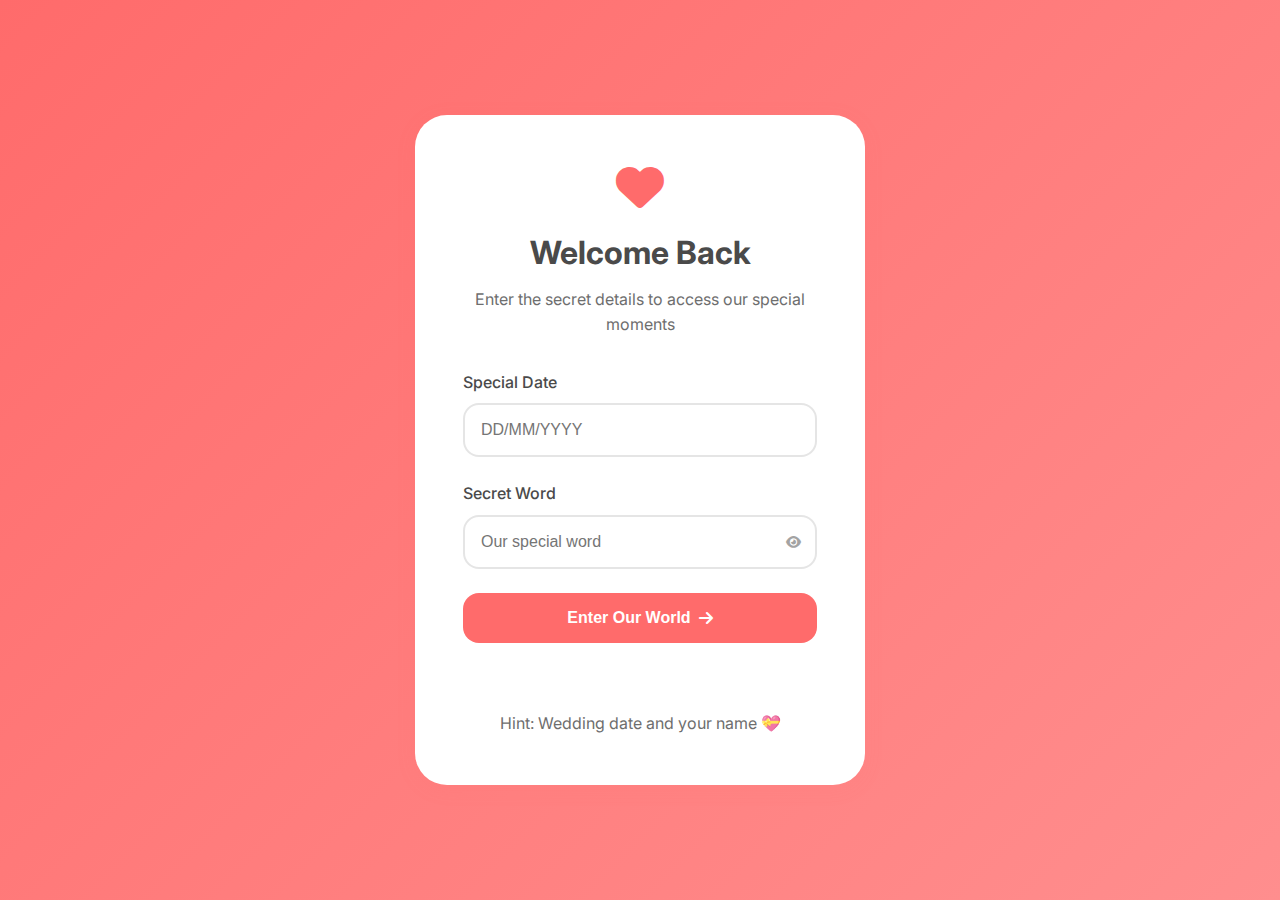
==== login.html @ f29f6218 "change layout and partner page" ====
<!DOCTYPE html>
<html lang="en">
<head>
    <meta charset="UTF-8">
    <meta name="viewport" content="width=device-width, initial-scale=1.0">
    <title>Login - Life Journey</title>
    <link rel="stylesheet" href="css/style.css">
    <link rel="stylesheet" href="css/login.css">
    <link rel="stylesheet" href="css/themes.css">
    <link rel="stylesheet" href="https://cdnjs.cloudflare.com/ajax/libs/font-awesome/6.0.0/css/all.min.css">
    <link href="https://fonts.googleapis.com/css2?family=Inter:wght@400;500;600;700;800&display=swap" rel="stylesheet">
</head>
<body>
    <div class="login-container">
        <div class="login-box">
            <div class="login-header">
                <i class="fas fa-heart"></i>
                <h1>Welcome Back</h1>
                <p>Enter the secret details to access our special moments</p>
            </div>
            <form id="loginForm" class="login-form">
                <div class="form-group">
                    <label for="username">Special Date</label>
                    <input type="text" id="username" placeholder="DD/MM/YYYY" required>
                </div>
                <div class="form-group">
                    <label for="password">Secret Word</label>
                    <div class="password-input">
                        <input type="password" id="password" placeholder="Our special word" required>
                        <button type="button" class="toggle-password">
                            <i class="fas fa-eye"></i>
                        </button>
                    </div>
                </div>
                <button type="submit" class="login-btn">
                    <span>Enter Our World</span>
                    <i class="fas fa-arrow-right"></i>
                </button>
            </form>
            <div id="errorMessage" class="error-message"></div>
            <div class="login-footer">
                <p>Hint: Wedding date and your name 💝</p>
            </div>
        </div>
    </div>

    <script src="js/login.js"></script>
</body>
</html>
---- css/style.css ----
/* Reset and Base Styles */
* {
    margin: 0;
    padding: 0;
    box-sizing: border-box;
}

:root {
    --primary-color: #2c6e49;     /* Forest Green */
    --secondary-color: #4c956c;   /* Sage Green */
    --accent-color: #ffc9b9;      /* Soft Coral */
    --text-color: #2d3436;        /* Dark Gray */
    --bg-color: #faf9f7;          /* Off White */
    --section-bg: #f4f1ea;        /* Light Beige */
    --card-bg: #ffffff;           /* Pure White */
    --gradient-start: #2c6e49;    /* Forest Green */
    --gradient-end: #4c956c;      /* Sage Green */
    --transition: all 0.3s cubic-bezier(0.4, 0, 0.2, 1);
    --shadow: 0 4px 20px rgba(0, 0, 0, 0.08);
}

body {
    font-family: 'Inter', sans-serif;
    line-height: 1.6;
    color: var(--text-color);
    background-color: var(--bg-color);
}

/* Navigation Styles */
.navbar {
    position: fixed;
    top: 0;
    width: 100%;
    background-color: rgba(255, 255, 255, 0.8);
    backdrop-filter: blur(8px);
    padding: 0.75rem 2rem;
    box-shadow: var(--shadow);
    z-index: 1000;
}

.nav-container {
    max-width: 1200px;
    margin: 0 auto;
    display: flex;
    justify-content: space-between;
    align-items: center;
}

.nav-left, .nav-right {
    display: flex;
    align-items: center;
    gap: 1rem;
}

.nav-brand {
    display: flex;
    align-items: center;
    gap: 0.5rem;
    font-size: 1.5rem;
    font-weight: 700;
    color: var(--primary-color);
}

.nav-brand i {
    font-size: 1.75rem;
    color: var(--primary-color);
    animation: heartbeat 1.5s ease-in-out infinite;
}

@keyframes heartbeat {
    0% { transform: scale(1); }
    14% { transform: scale(1.1); }
    28% { transform: scale(1); }
    42% { transform: scale(1.1); }
    70% { transform: scale(1); }
}

.nav-middle {
    flex: 1;
    display: flex;
    justify-content: center;
}

.nav-links {
    display: flex;
    align-items: center;
    list-style: none;
    gap: 2rem;
}

.nav-link {
    display: flex;
    align-items: center;
    gap: 0.5rem;
    color: var(--text-color);
    text-decoration: none;
    font-weight: 500;
    transition: var(--transition);
    padding: 0.5rem 1rem;
    border-radius: 2rem;
    position: relative;
    overflow: hidden;
}

.nav-link:hover, .nav-link.active {
    background-color: var(--primary-color);
    color: white;
    transform: translateY(-2px);
}

.nav-link i {
    transition: transform 0.3s ease;
}

.nav-link:hover i {
    transform: scale(1.2);
}

.nav-link i {
    font-size: 1.1rem;
}

.theme-toggle {
    background-color: var(--section-bg);
    border: 2px solid var(--primary-color);
    color: var(--text-color);
    cursor: pointer;
    width: 3rem;
    height: 3rem;
    border-radius: 50%;
    display: flex;
    align-items: center;
    justify-content: center;
    transition: var(--transition);
    position: relative;
    overflow: hidden;
}

.theme-toggle:hover {
    background-color: var(--primary-color);
    color: white;
    transform: translateY(-2px);
    box-shadow: var(--shadow);
}

.theme-toggle i {
    font-size: 1.2rem;
    transition: var(--transition);
}

.theme-toggle .fa-sun {
    position: absolute;
    transform: translateY(100%);
    opacity: 0;
}

.theme-toggle .fa-moon {
    position: absolute;
    transform: translateY(0);
    opacity: 1;
}

[data-theme="dark"] .theme-toggle .fa-sun {
    transform: translateY(0);
    opacity: 1;
}

[data-theme="dark"] .theme-toggle .fa-moon {
    transform: translateY(-100%);
    opacity: 0;
}

.nav-toggle {
    display: none;
    cursor: pointer;
    padding: 0.5rem;
    border-radius: 0.5rem;
    background: none;
    border: none;
    color: var(--text-color);
}

.nav-toggle:hover {
    background-color: var(--section-bg);
}

/* Hero Section */
.hero {
    min-height: 100vh;
    display: flex;
    align-items: center;
    justify-content: center;
    color: white;
    position: relative;
    overflow: hidden;
    padding-top: 5rem;
    background-color: var(--primary-color);
}

.hero-overlay {
    opacity: 0.1;
    background-image: 
        radial-gradient(at 40% 20%, rgba(255,255,255,0.1) 0px, transparent 50%),
        radial-gradient(at 80% 0%, rgba(255,255,255,0.1) 0px, transparent 50%),
        radial-gradient(at 0% 50%, rgba(255,255,255,0.1) 0px, transparent 50%),
        radial-gradient(at 80% 50%, rgba(255,255,255,0.1) 0px, transparent 50%);
}

.hero-background {
    position: absolute;
    top: 0;
    left: 0;
    width: 100%;
    height: 100%;
    overflow: hidden;
}

.hero-shape {
    position: absolute;
    border-radius: 50%;
    filter: blur(60px);
    opacity: 0.5;
}

.shape-1 {
    background: var(--accent-color);
    width: 500px;
    height: 500px;
    top: -100px;
    right: -100px;
}

.shape-2 {
    background: var(--secondary-color);
    width: 300px;
    height: 300px;
    bottom: -50px;
    left: -50px;
}

.shape-3 {
    background: var(--gradient-end);
    width: 200px;
    height: 200px;
    bottom: 30%;
    right: 20%;
}

.hero-badge {
    display: inline-block;
    padding: 0.5rem 1rem;
    background: rgba(255, 255, 255, 0.1);
    border: 1px solid rgba(255, 255, 255, 0.2);
    border-radius: 2rem;
    font-size: 0.9rem;
    margin-bottom: 1.5rem;
    backdrop-filter: blur(10px);
}

.hero-content {
    position: relative;
    z-index: 2;
    max-width: 1200px;
    width: 100%;
    padding: 2rem;
    display: flex;
    flex-direction: column;
    align-items: flex-start;
    gap: 4rem;
}

.hero-text {
    text-align: left;
    max-width: 600px;
    position: relative;
}

.hero-text::before {
    content: '';
    position: absolute;
    top: -1rem;
    left: -1rem;
    width: 3rem;
    height: 3rem;
    border-top: 4px solid var(--accent-color);
    border-left: 4px solid var(--accent-color);
}

.hero-text::after {
    content: '';
    position: absolute;
    bottom: -1rem;
    right: -1rem;
    width: 3rem;
    height: 3rem;
    border-bottom: 4px solid var(--accent-color);
    border-right: 4px solid var(--accent-color);
}

.hero-content h1 {
    font-size: 3.5rem;
    font-weight: 800;
    margin-bottom: 1.5rem;
    line-height: 1.2;
    animation: fadeInUp 1s ease-out;
}

.hero-content p {
    font-size: 1.25rem;
    margin-bottom: 2rem;
    opacity: 0.9;
    animation: fadeInUp 1s ease-out 0.2s backwards;
}

.hero-buttons {
    display: flex;
    gap: 1rem;
    animation: fadeInUp 1s ease-out 0.4s backwards;
}

.cta-button {
    display: inline-block;
    padding: 1rem 2.5rem;
    color: white;
    text-decoration: none;
    border-radius: 9999px;
    font-weight: 600;
    transition: var(--transition);
}

.cta-button.primary {
    background-color: var(--primary-color);
    border: 2px solid var(--primary-color);
}

.cta-button.secondary {
    background-color: transparent;
    border: 2px solid white;
}

.cta-button:hover {
    transform: translateY(-2px);
    box-shadow: 0 10px 20px rgba(0,0,0,0.2);
}

.cta-button.primary:hover {
    background-color: var(--secondary-color);
    border-color: var(--secondary-color);
}

.cta-button.secondary:hover {
    background-color: rgba(255, 255, 255, 0.1);
}

.hero-featured-image {
    position: relative;
    width: 350px;
    flex-shrink: 0;
    margin-top: 2rem;
}

.hero-featured-image img {
    width: 100%;
    height: 100%;
    object-fit: cover;
    border-radius: 2rem;
    position: relative;
    z-index: 1;
}

.image-decoration {
    position: absolute;
    top: -1rem;
    right: -1rem;
    width: 100%;
    height: 100%;
    border: 4px solid var(--accent-color);
    border-radius: 2rem;
    z-index: 0;
    animation: rotate 30s linear infinite;
}

.image-container {
    position: relative;
    height: 500px;
    border-radius: 2rem;
    overflow: hidden;
    box-shadow: var(--shadow);
}

.image-container img {
    width: 100%;
    height: 100%;
    object-fit: cover;
    object-position: top center;
    transition: transform 0.5s ease;
}

.image-container:hover img {
    transform: scale(1.05);
}

.floating-card {
    position: absolute;
    bottom: 2rem;
    right: -2rem;
    background: rgba(255, 255, 255, 0.9);
    padding: 1rem 1.5rem;
    border-radius: 1rem;
    box-shadow: var(--shadow);
    display: flex;
    align-items: center;
    gap: 0.5rem;
    backdrop-filter: blur(10px);
}

.floating-card i {
    font-size: 1.5rem;
    color: #ff6b6b;
    animation: pulse 1.5s ease-in-out infinite;
}

.floating-card span {
    font-weight: 600;
    font-size: 1.1rem;
}

@keyframes float {
    0%, 100% { transform: translateY(0); }
    50% { transform: translateY(-10px); }
}

@keyframes pulse {
    0%, 100% { transform: scale(1); }
    50% { transform: scale(1.2); }
}

@keyframes rotate {
    from { transform: rotate(0deg); }
    to { transform: rotate(360deg); }
}

/* Family Section */
.family-section {
    padding: 6rem 2rem;
    background-color: var(--section-bg);
}

.family-slider-container {
    position: relative;
    max-width: 100%;
    overflow: hidden;
    padding: 2rem 0;
    margin: 0 auto;
}

.family-slider {
    position: relative;
    overflow: hidden;
    padding: 2rem;
}

.family-track {
    display: flex;
    gap: 2rem;
    transition: transform 0.5s ease-in-out;
    animation: slideTrack 60s linear infinite;
}

.family-track:hover {
    animation-play-state: paused;
}

.family-card {
    flex: 0 0 350px;
    min-width: 350px;
    transition: transform 0.3s ease;
    perspective: 1000px;
    height: 400px;
    cursor: pointer;
}

.family-card:hover {
    transform: scale(1.05);
}

@keyframes slideTrack {
    0% {
        transform: translateX(0);
    }
    100% {
        transform: translateX(calc(-350px * 5));
    }
}

.section-title {
    text-align: center;
    font-size: 2.5rem;
    font-weight: 700;
    margin-bottom: 3rem;
    color: var(--text-color);
}

.family-grid {
    display: flex;
    width: 500%;
    padding: 2rem;
    transition: transform 0.5s ease-in-out;
}

.card-inner {
    position: relative;
    width: 100%;
    height: 100%;
    text-align: center;
    transition: transform 0.8s;
    transform-style: preserve-3d;
}

.card-front,
.card-back {
    position: absolute;
    width: 100%;
    height: 100%;
    backface-visibility: hidden;
    border-radius: 1rem;
    overflow: hidden;
}

.card-front {
    background: var(--card-bg);
}

.card-front img {
    width: 100%;
    height: 80%;
    object-fit: cover;
    transition: var(--transition);
}

.card-front h3 {
    padding: 1.5rem;
    font-size: 1.5rem;
    font-weight: 600;
    text-align: center;
    color: var(--primary-color);
}

.card-back {
    background: var(--primary-color);
    color: white;
    transform: rotateY(180deg);
    padding: 2rem;
}

.card-content {
    padding: 2rem;
    text-align: center;
}

.card-content h3 {
    font-size: 1.8rem;
    margin-bottom: 1rem;
    color: white;
}

.card-content p {
    margin-bottom: 1.5rem;
    line-height: 1.6;
    opacity: 0.9;
}

.card-quote {
    margin-top: 1.5rem;
    padding-top: 1.5rem;
    border-top: 1px solid rgba(255, 255, 255, 0.2);
}

.card-quote i {
    font-size: 1.5rem;
    margin-bottom: 0.5rem;
    opacity: 0.8;
}

.card-quote p {
    font-style: italic;
    font-size: 0.9rem;
    opacity: 0.8;
}

.family-card:hover .card-inner {
    transform: rotateY(180deg);
}

.family-card:hover .card-front img {
    transform: scale(1.1);
}

/* Animations */
@keyframes fadeInUp {
    from {
        opacity: 0;
        transform: translateY(20px);
    }
    to {
        opacity: 1;
        transform: translateY(0);
    }
}

@keyframes fadeIn {
    from {
        opacity: 0;
    }
    to {
        opacity: 1;
    }
}

/* Responsive Design */
@media (max-width: 768px) {
    .hero-content {
        flex-direction: column;
        text-align: center;
        gap: 2rem;
    }

    .hero-content h1 {
        font-size: 3rem;
    }

    .hero-buttons {
        justify-content: center;
    }

    .hero-featured-image {
        width: 280px;
        margin: 2rem auto;
    }

    .hero-image-grid {
        display: none;
    }

    .nav-middle {
        position: fixed;
        top: 0;
        right: -100%;
        height: 100vh;
        width: 80%;
        max-width: 400px;
        background-color: var(--bg-color);
        padding: 6rem 2rem 2rem;
        transition: right 0.3s ease-in-out;
        box-shadow: var(--shadow);
        z-index: 999;
    }

    .nav-middle.active {
        right: 0;
    }

    .nav-links {
        flex-direction: column;
        align-items: flex-start;
        gap: 1.5rem;
        width: 100%;
    }

    .nav-link {
        width: 100%;
        padding: 1rem;
        border-radius: 0.5rem;
        font-size: 1.2rem;
        justify-content: flex-start;
    }

    .nav-link i {
        width: 24px;
        margin-right: 0.5rem;
    }

    .nav-link span {
        font-weight: 500;
    }

    .nav-link:hover, .nav-link.active {
        background-color: var(--primary-color);
        color: white;
        transform: translateY(0);
    }

    .nav-toggle {
        display: flex;
        align-items: center;
        justify-content: center;
        font-size: 1.5rem;
        z-index: 1000;
        cursor: pointer;
    }

    .nav-toggle.active i::before {
        content: "\f00d";
    }

    body.menu-open {
        overflow: hidden;
    }

    /* Add overlay when menu is open */
    body::after {
        content: '';
        position: fixed;
        top: 0;
        left: 0;
        width: 100%;
        height: 100%;
        background: rgba(0, 0, 0, 0.5);
        opacity: 0;
        visibility: hidden;
        transition: all 0.3s ease;
        z-index: 998;
    }

    body.menu-open::after {
        opacity: 1;
        visibility: visible;
    }

    .slider-btn {
        width: 2.5rem;
        height: 2.5rem;
    }

    .prev-btn {
        left: 0.5rem;
    }

    .next-btn {
        right: 0.5rem;
    }

    .family-grid {
        width: 400%;
    }

    .family-card {
        width: 25%;
        padding: 0 0.5rem;
    }

    .family-card {
        flex: 0 0 300px;
        min-width: 300px;
        height: 350px;
    }

    @keyframes slideTrack {
        0% {
            transform: translateX(0);
        }
        100% {
            transform: translateX(calc(-300px * 5));
        }
    }
} 

/* Slider Navigation Buttons */
.slider-btn {
    position: absolute;
    top: 50%;
    transform: translateY(-50%);
    width: 3.5rem;
    height: 3.5rem;
    border: none;
    border-radius: 50%;
    background-color: var(--bg-color);
    color: var(--primary-color);
    cursor: pointer;
    box-shadow: var(--shadow);
    z-index: 10;
    transition: var(--transition);
    display: flex;
    align-items: center;
    justify-content: center;
}

.slider-btn i {
    font-size: 1.2rem;
}

.slider-btn:hover {
    background-color: var(--primary-color);
    color: white;
    transform: translateY(-50%) scale(1.1);
}

.slider-btn:active {
    transform: translateY(-50%) scale(0.95);
}

.prev-btn {
    left: 1rem;
}

.next-btn {
    right: 1rem;
}

/* Slider Dots */
.slider-dots {
    display: flex;
    justify-content: center;
    gap: 0.75rem;
    margin-top: 2rem;
}

.dot {
    width: 0.75rem;
    height: 0.75rem;
    border-radius: 50%;
    background-color: var(--bg-color);
    border: 2px solid var(--primary-color);
    cursor: pointer;
    transition: var(--transition);
}

.dot:hover {
    background-color: var(--accent-color);
    border-color: var(--accent-color);
    transform: scale(1.2);
}

.dot.active {
    background-color: var(--primary-color);
    border-color: var(--primary-color);
    transform: scale(1.2);
}

/* Responsive Design */
@media (max-width: 768px) {
    .slider-btn {
        width: 2.5rem;
        height: 2.5rem;
    }

    .slider-btn i {
        font-size: 1rem;
    }

    .prev-btn {
        left: 0.5rem;
    }

    .next-btn {
        right: 0.5rem;
    }

    .dot {
        width: 0.6rem;
        height: 0.6rem;
    }
} 

/* Memories Section */
.memories-section {
    padding: 8rem 2rem;
    background-color: var(--bg-color);
}

.memories-container {
    max-width: 1200px;
    margin: 0 auto;
}

.memories-filter {
    display: flex;
    justify-content: center;
    gap: 1rem;
    margin-bottom: 3rem;
    flex-wrap: wrap;
}

.filter-btn {
    display: flex;
    align-items: center;
    gap: 0.5rem;
    padding: 0.75rem 1.5rem;
    border: none;
    border-radius: 2rem;
    background-color: var(--section-bg);
    color: var(--text-color);
    font-size: 1rem;
    cursor: pointer;
    transition: var(--transition);
}

.filter-btn i {
    font-size: 1.1rem;
}

.filter-btn:hover, .filter-btn.active {
    background-color: var(--primary-color);
    color: white;
    transform: translateY(-2px);
}

.memories-grid {
    display: grid;
    grid-template-columns: repeat(auto-fit, minmax(300px, 1fr));
    gap: 2rem;
    padding: 1rem;
}

.memory-item {
    position: relative;
    border-radius: 1rem;
    overflow: hidden;
    aspect-ratio: 1;
    cursor: pointer;
}

.memory-item img {
    width: 100%;
    height: 100%;
    object-fit: cover;
    transition: transform 0.5s ease;
}

.memory-overlay {
    position: absolute;
    bottom: 0;
    left: 0;
    right: 0;
    background: linear-gradient(
        to top,
        rgba(0, 0, 0, 0.8),
        transparent
    );
    padding: 2rem;
    color: white;
    transform: translateY(100%);
    transition: transform 0.3s ease;
}

.memory-item:hover img {
    transform: scale(1.1);
}

.memory-item:hover .memory-overlay {
    transform: translateY(0);
}

.memory-content h3 {
    font-size: 1.5rem;
    margin-bottom: 0.5rem;
}

.memory-content p {
    font-size: 1rem;
    opacity: 0.9;
    margin-bottom: 0.5rem;
}

.memory-date {
    font-size: 0.9rem;
    opacity: 0.8;
}

@media (max-width: 768px) {
    .timeline-container::before {
        left: 0;
    }

    .timeline-card {
        width: calc(100% - 3rem);
        margin-left: 3rem !important;
        transform: translateX(30px);
    }

    .timeline-card::before {
        left: -3.5rem;
    }

    .memories-filter {
        gap: 0.5rem;
    }

    .filter-btn {
        padding: 0.5rem 1rem;
        font-size: 0.9rem;
    }

    .filter-btn span {
        display: none;
    }

    .filter-btn i {
        margin: 0;
    }

    .memories-grid {
        grid-template-columns: repeat(auto-fit, minmax(250px, 1fr));
        gap: 1rem;
    }
}

/* Footer */
.footer {
    background-color: var(--section-bg);
    color: white;
    padding: 2rem;
    display: flex;
    flex-direction: column;
    align-items: center;
    gap: 1rem;
    text-align: center;
    border-top: 1px solid rgba(0, 0, 0, 0.1);
}

.footer-brand {
    display: flex;
    align-items: center;
    gap: 0.5rem;
    font-size: 1.5rem;
    font-weight: 700;
    color: var(--primary-color);
    margin-bottom: 0.5rem;
}

.footer-brand i {
    font-size: 1.75rem;
    animation: heartbeat 1.5s ease-in-out infinite;
}

.social-links {
    display: flex;
    gap: 1.5rem;
    margin: 0.5rem 0;
    justify-content: center;
}

.social-links a {
    color: var(--text-color);
    width: 2.5rem;
    height: 2.5rem;
    display: flex;
    align-items: center;
    justify-content: center;
    border-radius: 50%;
    background-color: var(--bg-color);
    transition: var(--transition);
    box-shadow: var(--shadow);
}

.social-links a:hover {
    color: var(--bg-color);
    background-color: var(--primary-color);
    transform: translateY(-2px);
}

.copyright {
    color: var(--text-color);
    font-size: 0.9rem;
    opacity: 0.8;
}

.copyright i {
    color: var(--primary-color);
    animation: heartbeat 1.5s ease-in-out infinite;
    margin: 0 0.25rem;
}

@media (max-width: 768px) {
    .footer {
        padding: 1.5rem;
    }

    .footer-brand {
        font-size: 1.25rem;
    }

    .footer-brand i {
        font-size: 1.5rem;
    }

    .social-links {
        gap: 1rem;
    }

    .social-links a {
        width: 2rem;
        height: 2rem;
    }
}

/* Dark Theme Styles */
[data-theme="dark"] {
    --text-color: #e5e5e5;
    --bg-color: #1a1a1a;
    --section-bg: #242424;
    --card-bg: #2d2d2d;
}

[data-theme="dark"] .navbar {
    background-color: rgba(26, 26, 26, 0.8);
}

[data-theme="dark"] .nav-link {
    color: #e5e5e5;
}

[data-theme="dark"] .theme-toggle {
    background-color: #242424;
    border-color: var(--primary-color);
    color: #e5e5e5;
}

/* Timeline Section */
.timeline-section {
    padding: 8rem 2rem;
    background-color: var(--section-bg);
}

.section-header {
    text-align: center;
    margin-bottom: 4rem;
}

.section-title {
    font-size: 2.5rem;
    color: var(--primary-color);
    margin-bottom: 1rem;
}

.section-subtitle {
    font-size: 1.1rem;
    color: var(--text-color);
    opacity: 0.8;
}

.timeline-container {
    max-width: 1200px;
    margin: 0 auto;
    position: relative;
}

.timeline-container::before {
    content: '';
    position: absolute;
    left: 50%;
    transform: translateX(-50%);
    width: 4px;
    height: 100%;
    background: var(--primary-color);
    border-radius: 2px;
}

.timeline-card {
    width: calc(50% - 3rem);
    margin: 2rem 0;
    position: relative;
    background-color: var(--card-bg);
    border-radius: 1.5rem;
    overflow: hidden;
    box-shadow: var(--shadow);
    cursor: pointer;
    height: 450px;
    opacity: 0;
    transform: translateX(-30px);
    transition: all 0.5s ease;
}

.timeline-card::before {
    content: '';
    position: absolute;
    top: 50%;
    right: -3.5rem;
    width: 20px;
    height: 20px;
    background: var(--primary-color);
    border-radius: 50%;
    transform: translateY(-50%);
    z-index: 1;
}

.timeline-card:nth-child(even) {
    margin-left: auto;
    transform: translateX(30px);
}

.timeline-card:nth-child(even)::before {
    right: auto;
    left: -3.5rem;
}

.timeline-card.animate {
    opacity: 1;
    transform: translateX(0);
}

.timeline-card-inner {
    position: relative;
    width: 100%;
    height: 100%;
    transition: transform 0.8s;
    transform-style: preserve-3d;
}

.timeline-card:hover .timeline-card-inner {
    transform: rotateY(180deg);
}

.timeline-card-front,
.timeline-card-back {
    position: absolute;
    width: 100%;
    height: 100%;
    backface-visibility: hidden;
    -webkit-backface-visibility: hidden;
}

.timeline-card-front {
    background-color: var(--card-bg);
}

.timeline-image {
    height: 250px;
    position: relative;
    overflow: hidden;
}

.timeline-image img {
    width: 100%;
    height: 100%;
    object-fit: cover;
    transition: transform 0.5s ease;
}

.timeline-card:hover .timeline-image img {
    transform: scale(1.1);
}

.timeline-info {
    padding: 1.5rem;
    position: relative;
}

.timeline-info h3 {
    color: var(--primary-color);
    font-size: 1.5rem;
    margin-bottom: 0.5rem;
}

.timeline-info p {
    color: var(--text-color);
    margin-bottom: 0.5rem;
}

.timeline-date {
    color: var(--primary-color);
    font-size: 0.9rem;
    font-weight: 500;
}

.timeline-year {
    position: absolute;
    top: 1rem;
    right: 1rem;
    background: var(--primary-color);
    color: white;
    padding: 0.5rem 1rem;
    border-radius: 2rem;
    font-weight: 600;
    z-index: 2;
}

.timeline-card-back {
    background: linear-gradient(135deg,
        var(--gradient-start),
        var(--gradient-end)
    );
    color: white;
    transform: rotateY(180deg);
    padding: 2rem;
    display: flex;
    flex-direction: column;
    justify-content: center;
    text-align: center;
}

.timeline-quote {
    margin-top: 2rem;
    padding-top: 2rem;
    border-top: 1px solid rgba(255, 255, 255, 0.2);
    text-align: center;
}

.timeline-quote i {
    font-size: 1.5rem;
    margin-bottom: 0.5rem;
    opacity: 0.8;
}

.timeline-quote p {
    font-style: italic;
    font-size: 1.1rem;
    line-height: 1.6;
    color: white;
}

/* Responsive Design */
@media (max-width: 768px) {
    .timeline-container::before {
        left: 0;
    }

    .timeline-card {
        width: calc(100% - 3rem);
        margin-left: 3rem !important;
        transform: translateX(30px);
    }

    .timeline-card::before {
        left: -3.5rem;
    }
}

@media (min-width: 1024px) {
    .hero-content {
        flex-direction: row;
        align-items: center;
        gap: 4rem;
    }

    .hero-text {
        flex: 1;
    }

    .hero-featured-image {
        width: 400px;
        margin-top: 0;
    }
}

@media (max-width: 768px) {
    .hero {
        padding-top: 4rem;
    }

    .hero-content {
        padding: 1rem;
    }

    .hero-content h1 {
        font-size: 2.5rem;
    }

    .hero-content p {
        font-size: 1.1rem;
    }

    .hero-buttons {
        flex-direction: column;
        width: 100%;
    }

    .cta-button {
        width: 100%;
        text-align: center;
    }

    .hero-featured-image {
        max-width: 100%;
    }
}

/* Photo Gallery Section */
.gallery-section {
    padding: 8rem 2rem;
    background-color: var(--bg-color);
}

.gallery-container {
    max-width: 1200px;
    margin: 0 auto;
    padding: 2rem 0;
}

.masonry-grid {
    columns: 3;
    column-gap: 1.5rem;
}

.masonry-item {
    position: relative;
    margin-bottom: 1.5rem;
    border-radius: 1rem;
    overflow: hidden;
    cursor: pointer;
    break-inside: avoid;
    transition: all 0.3s ease;
}

.masonry-item:hover {
    transform: translateY(-5px);
    box-shadow: var(--shadow), 0 10px 20px rgba(0,0,0,0.1);
}

.masonry-item img {
    width: 100%;
    display: block;
    object-fit: cover;
    transition: transform 0.5s ease;
}

.masonry-item:hover img {
    transform: scale(1.1);
}

@media (max-width: 768px) {
    .gallery-section {
        padding: 4rem 1rem;
    }
    
    .masonry-grid {
        columns: 2;
        column-gap: 1rem;
    }
    
    .masonry-item {
        margin-bottom: 1rem;
    }
}

@media (max-width: 480px) {
    .masonry-grid {
        columns: 1;
    }
}
---- css/login.css ----
.login-container {
    min-height: 100vh;
    display: flex;
    align-items: center;
    justify-content: center;
    background: linear-gradient(135deg, var(--primary-color), var(--secondary-color));
    padding: 2rem;
}

.login-box {
    background: var(--card-bg);
    padding: 3rem;
    border-radius: 2rem;
    box-shadow: var(--shadow);
    width: 100%;
    max-width: 450px;
    animation: fadeIn 0.5s ease;
}

.login-header {
    text-align: center;
    margin-bottom: 2rem;
}

.login-header i {
    font-size: 3rem;
    color: var(--primary-color);
    margin-bottom: 1rem;
    animation: pulse 1.5s infinite;
}

.login-header h1 {
    font-size: 2rem;
    color: var(--text-color);
    margin-bottom: 0.5rem;
}

.login-header p {
    color: var(--text-color);
    opacity: 0.8;
}

.form-group {
    margin-bottom: 1.5rem;
}

.form-group label {
    display: block;
    margin-bottom: 0.5rem;
    color: var(--text-color);
    font-weight: 500;
}

.form-group input {
    width: 100%;
    padding: 1rem;
    border: 2px solid rgba(0,0,0,0.1);
    border-radius: 1rem;
    font-size: 1rem;
    transition: all 0.3s ease;
}

.form-group input:focus {
    border-color: var(--primary-color);
    outline: none;
}

.password-input {
    position: relative;
}

.toggle-password {
    position: absolute;
    right: 1rem;
    top: 50%;
    transform: translateY(-50%);
    background: none;
    border: none;
    color: var(--text-color);
    opacity: 0.5;
    cursor: pointer;
    transition: opacity 0.3s ease;
}

.toggle-password:hover {
    opacity: 1;
}

.login-btn {
    width: 100%;
    padding: 1rem;
    background: var(--primary-color);
    color: white;
    border: none;
    border-radius: 1rem;
    font-size: 1rem;
    font-weight: 600;
    cursor: pointer;
    display: flex;
    align-items: center;
    justify-content: center;
    gap: 0.5rem;
    transition: all 0.3s ease;
}

.login-btn:hover {
    background: var(--secondary-color);
    transform: translateY(-2px);
}

.error-message {
    color: #ff4757;
    text-align: center;
    margin-top: 1rem;
    font-size: 0.9rem;
    min-height: 20px;
}

.login-footer {
    text-align: center;
    margin-top: 2rem;
    color: var(--text-color);
    opacity: 0.8;
}

@keyframes fadeIn {
    from { opacity: 0; transform: translateY(20px); }
    to { opacity: 1; transform: translateY(0); }
}

@keyframes pulse {
    0% { transform: scale(1); }
    50% { transform: scale(1.1); }
    100% { transform: scale(1); }
}
---- css/themes.css ----
:root {
  /* Loving Theme */
  --primary-color: #ff6b6b;     /* Soft Red */
  --secondary-color: #ff8e8e;   /* Light Pink */
  --accent-color: #ffd3d3;      /* Baby Pink */
  --text-color: #4a4a4a;        /* Soft Black */
  --bg-color: #fff9f9;          /* Warm White */
  --section-bg: #fff0f0;        /* Light Pink Background */
  --card-bg: #ffffff;           /* Pure White */
  --gradient-start: #ff6b6b;    /* Soft Red */
  --gradient-end: #ff8e8e;      /* Light Pink */
  --transition: all 0.3s cubic-bezier(0.4, 0, 0.2, 1);
  --shadow: 0 4px 20px rgba(255, 107, 107, 0.1);
}

/* Dark Mode Theme */
[data-theme="dark"] {
  --primary-color: #ff8e8e;     /* Light Pink */
  --secondary-color: #ff6b6b;   /* Soft Red */
  --accent-color: #ffa5a5;      /* Warm Pink */
  --text-color: #e5e5e5;        /* Light Gray */
  --bg-color: #2d2323;          /* Warm Dark Background */
  --section-bg: #332828;        /* Slightly Lighter Warm Dark */
  --card-bg: #3d2f2f;           /* Warm Card Background */
  --gradient-start: #ff6b6b;    /* Soft Red */
  --gradient-end: #cc5656;      /* Darker Pink */
}
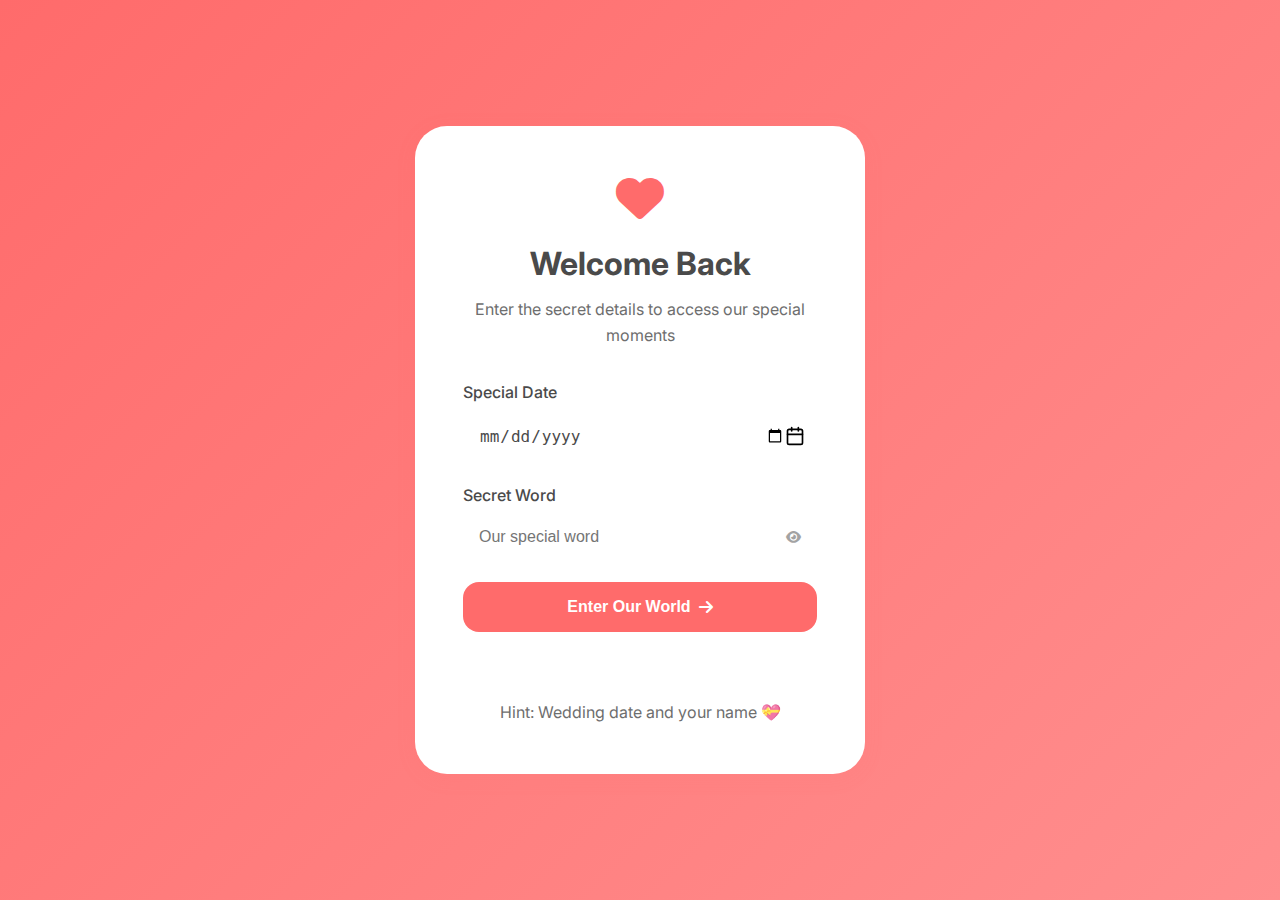
==== commit 404b5ce7: "update images and change pass" ====
--- a/login.html
+++ b/login.html
@@ -21,7 +21,7 @@
             <form id="loginForm" class="login-form">
                 <div class="form-group">
                     <label for="username">Special Date</label>
-                    <input type="text" id="username" placeholder="DD/MM/YYYY" required>
+                    <input type="date" id="username" required>
                 </div>
                 <div class="form-group">
                     <label for="password">Secret Word</label>
--- a/css/style.css
+++ b/css/style.css
@@ -357,47 +357,50 @@
     width: 350px;
     flex-shrink: 0;
     margin-top: 2rem;
-}
-
-.hero-featured-image img {
+    perspective: 1000px;
+}
+
+.image-container {
+    position: relative;
+    height: 500px;
+    transform-style: preserve-3d;
+    transition: transform 0.8s;
+}
+
+.image-container:hover {
+    transform: rotateY(180deg);
+}
+
+.image-front,
+.image-back {
+    position: absolute;
+    width: 100%;
+    height: 100%;
+    border-radius: 2rem;
+    backface-visibility: hidden;
+    -webkit-backface-visibility: hidden;
+    overflow: hidden;
+}
+
+.image-front {
+    background: var(--card-bg);
+}
+
+.image-front img {
     width: 100%;
     height: 100%;
     object-fit: cover;
-    border-radius: 2rem;
-    position: relative;
-    z-index: 1;
-}
-
-.image-decoration {
-    position: absolute;
-    top: -1rem;
-    right: -1rem;
-    width: 100%;
-    height: 100%;
-    border: 4px solid var(--accent-color);
-    border-radius: 2rem;
-    z-index: 0;
-    animation: rotate 30s linear infinite;
-}
-
-.image-container {
-    position: relative;
-    height: 500px;
-    border-radius: 2rem;
-    overflow: hidden;
-    box-shadow: var(--shadow);
-}
-
-.image-container img {
-    width: 100%;
-    height: 100%;
-    object-fit: cover;
-    object-position: top center;
-    transition: transform 0.5s ease;
-}
-
-.image-container:hover img {
-    transform: scale(1.05);
+}
+
+.image-back {
+    transform: rotateY(180deg);
+    background: var(--primary-color);
+    padding: 2rem;
+    color: white;
+    display: flex;
+    flex-direction: column;
+    justify-content: flex-start;
+    text-align: center;
 }
 
 .floating-card {
@@ -412,6 +415,7 @@
     align-items: center;
     gap: 0.5rem;
     backdrop-filter: blur(10px);
+    z-index: 2;
 }
 
 .floating-card i {
@@ -1437,4 +1441,91 @@
     .masonry-grid {
         columns: 1;
     }
+}
+
+.hero-featured-image:hover .image-container {
+    transform: rotateY(180deg);
+}
+
+.image-front,
+.image-back {
+    position: absolute;
+    width: 100%;
+    height: 100%;
+    backface-visibility: hidden;
+    -webkit-backface-visibility: hidden;
+}
+
+.image-back {
+    transform: rotateY(180deg);
+    background: var(--primary-color);
+    padding: 2rem;
+    color: white;
+    display: flex;
+    flex-direction: column;
+    justify-content: flex-start;
+    text-align: center;
+}
+
+.name-highlight {
+    margin-bottom: 2rem;
+    padding: 2rem;
+    border-radius: 1rem;
+    background: rgba(255, 255, 255, 0.1);
+    backdrop-filter: blur(10px);
+}
+
+.name-prefix {
+    display: block;
+    font-size: 1.2rem;
+    opacity: 0.8;
+    margin-bottom: 0.5rem;
+}
+
+.name-highlight h3 {
+    font-size: 2.5rem;
+    font-weight: 800;
+    margin: 0.5rem 0;
+    background: linear-gradient(135deg, #fff, var(--accent-color));
+    -webkit-background-clip: text;
+    -webkit-text-fill-color: transparent;
+    text-shadow: 0 2px 4px rgba(0,0,0,0.1);
+}
+
+.name-suffix {
+    display: block;
+    font-size: 1.2rem;
+    color: var(--accent-color);
+    font-weight: 500;
+}
+
+.image-back p {
+    margin-bottom: 1rem;
+    line-height: 1.6;
+    font-size: 1rem;
+    opacity: 0.9;
+}
+
+@media (max-width: 768px) {
+    .image-back {
+        padding: 1.5rem;
+    }
+    
+    .name-highlight {
+        padding: 1.5rem;
+        margin-bottom: 1.5rem;
+    }
+    
+    .name-highlight h3 {
+        font-size: 2rem;
+    }
+    
+    .name-prefix,
+    .name-suffix {
+        font-size: 1rem;
+    }
+    
+    .image-back p {
+        font-size: 0.9rem;
+    }
 }--- a/css/login.css
+++ b/css/login.css
@@ -53,11 +53,12 @@
 
 .form-group input {
     width: 100%;
-    padding: 1rem;
-    border: 2px solid rgba(0,0,0,0.1);
-    border-radius: 1rem;
+    padding: 0.75rem 1rem;
+    border: 2px solid var(--border-color);
+    border-radius: 0.5rem;
     font-size: 1rem;
     transition: all 0.3s ease;
+    color: var(--text-color);
 }
 
 .form-group input:focus {
@@ -132,4 +133,17 @@
     0% { transform: scale(1); }
     50% { transform: scale(1.1); }
     100% { transform: scale(1); }
+}
+
+input[type="date"] {
+    appearance: none;
+    -webkit-appearance: none;
+    padding-right: 2rem;
+    background: url("data:image/svg+xml,%3Csvg xmlns='http://www.w3.org/2000/svg' width='24' height='24' viewBox='0 0 24 24' fill='none' stroke='currentColor' stroke-width='2' stroke-linecap='round' stroke-linejoin='round'%3E%3Crect x='3' y='4' width='18' height='18' rx='2' ry='2'%3E%3C/rect%3E%3Cline x1='16' y1='2' x2='16' y2='6'%3E%3C/line%3E%3Cline x1='8' y1='2' x2='8' y2='6'%3E%3C/line%3E%3Cline x1='3' y1='10' x2='21' y2='10'%3E%3C/line%3E%3C/svg%3E") no-repeat right 0.75rem center/1.25rem;
+}
+
+input[type="date"]:focus {
+    border-color: var(--primary-color);
+    outline: none;
+    box-shadow: 0 0 0 3px rgba(44, 110, 73, 0.1);
 } 